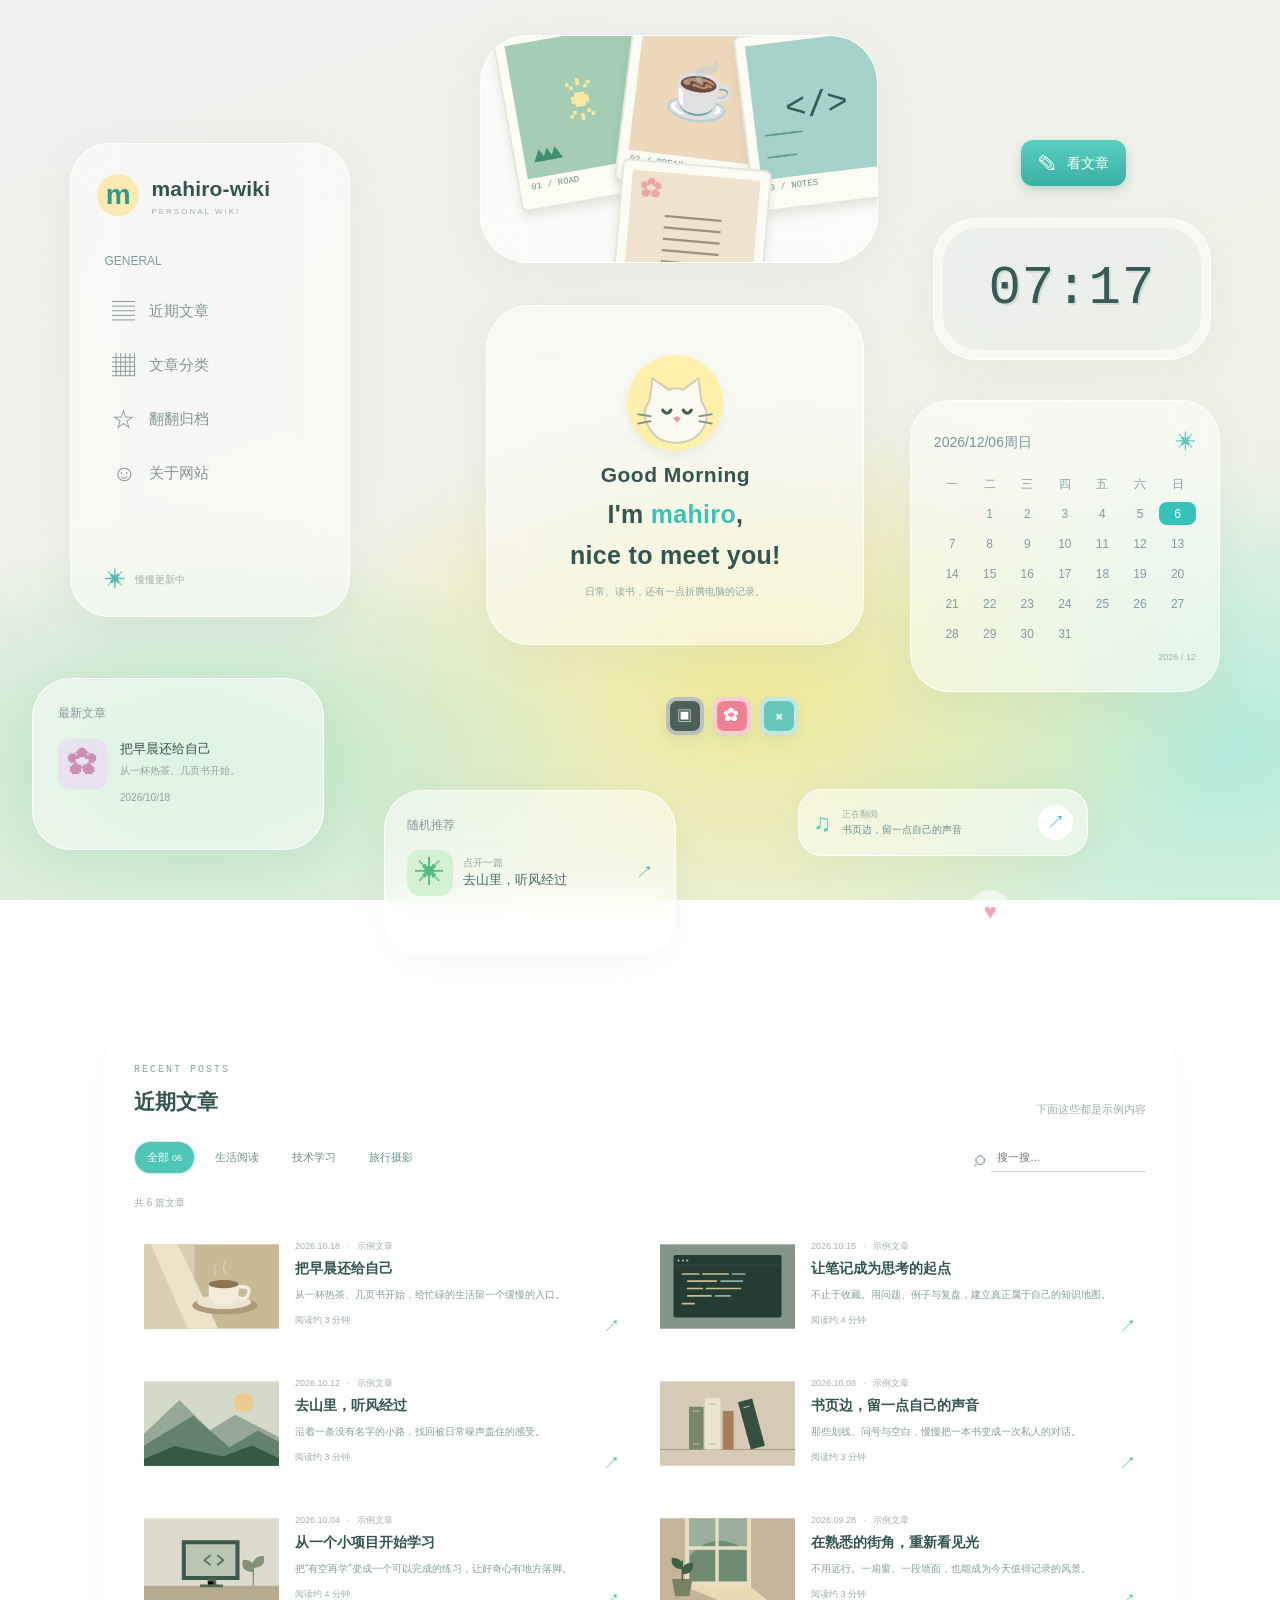
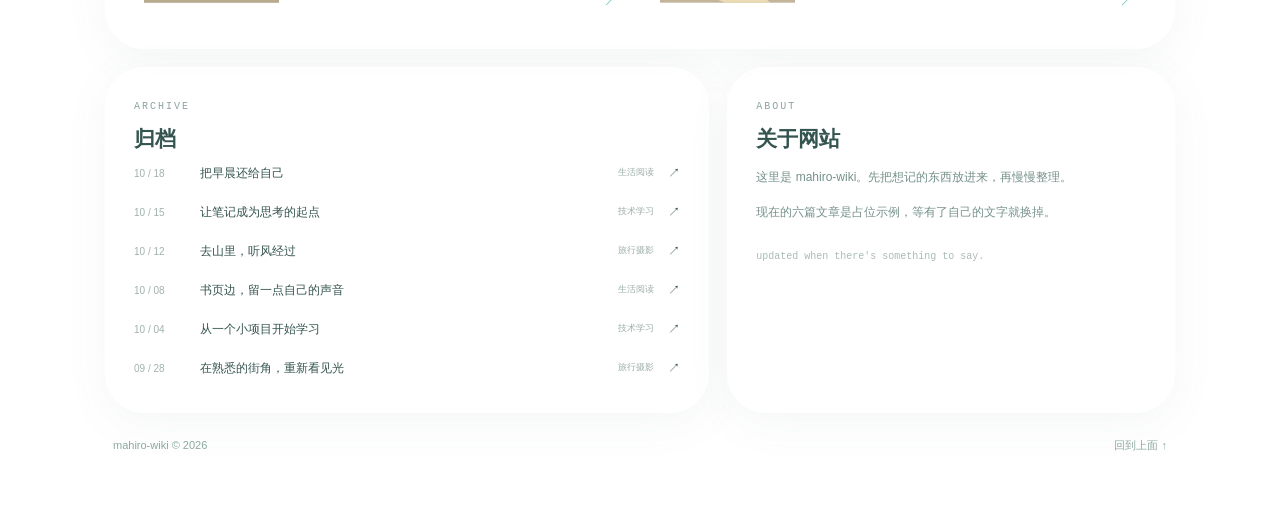
==== index.html @ 42c08478 "first commit" ====
<!doctype html>
<html lang="zh-CN">
<head>
  <meta charset="UTF-8">
  <meta name="viewport" content="width=device-width,initial-scale=1">
  <meta name="theme-color" content="#eef4e9">
  <meta name="description" content="mahiro-wiki：生活、阅读、技术和旅行的个人博客。">
  <title>mahiro-wiki</title>
  <link rel="icon" href="data:image/svg+xml,%3Csvg xmlns='http://www.w3.org/2000/svg' viewBox='0 0 64 64'%3E%3Crect width='64' height='64' rx='18' fill='%2345bcb1'/%3E%3Ctext x='13' y='46' font-size='43' font-family='Arial' font-weight='bold' fill='white'%3Em%3C/text%3E%3C/svg%3E">
  <link rel="stylesheet" href="style.css">
  <script src="app.js" defer></script>
</head>
<body>
<a class="skip" href="#journal">跳到文章</a>
<main id="home">
  <section class="orbit-stage" aria-label="mahiro-wiki 首页">
    <nav class="nav-card frosted" aria-label="主导航">
      <a class="site-name" href="#home"><span class="site-avatar">m</span><span>mahiro-wiki<small>PERSONAL WIKI</small></span></a>
      <span class="nav-caption">GENERAL</span>
      <a href="#journal"><span class="nav-glyph">▤</span>近期文章</a>
      <a href="#categories"><span class="nav-glyph">▦</span>文章分类</a>
      <a href="#archive"><span class="nav-glyph">☆</span>翻翻归档</a>
      <a href="#about"><span class="nav-glyph">☺</span>关于网站</a>
      <div class="nav-sign">✳ <span>慢慢更新中</span></div>
    </nav>
    <div class="collage-card frosted" role="img" aria-label="四张关于山、咖啡、代码和阅读的手绘明信片">
      <div class="polaroid card-mountain"><span class="drawing">☀<i>▲▲▲</i></span><small>01 / ROAD</small></div>
      <div class="polaroid card-coffee"><span class="drawing">☕</span><small>02 / BREAK</small></div>
      <div class="polaroid card-code"><span class="drawing">&lt;/&gt;<i>────<br>───</i></span><small>03 / NOTES</small></div>
      <div class="polaroid card-book"><span class="drawing">▤<i>✿</i></span><small>04 / READ</small></div>
    </div>
    <section class="greeting-card frosted">
      <div class="greeting-avatar" aria-hidden="true">
        <svg viewBox="0 0 100 100"><circle cx="50" cy="50" r="47" fill="#fff0ac"/><path d="M25 48 28 26 44 37q7-3 14 0l15-11 3 23q9 11 2 25-8 15-27 15T24 73q-8-13 1-25" fill="#fbfaf1" stroke="#d5ccb8" stroke-width="2"/><path d="M38 57q4 6 8 0m12 0q4 6 8 0" fill="none" stroke="#455d54" stroke-width="3" stroke-linecap="round"/><path d="m48 65 4-2 4 2-4 4z" fill="#e69b99"/><path d="m26 63-12-2m12 7-12 2m60-7 12-2m-12 7 12 2" stroke="#909486" stroke-width="2" stroke-linecap="round"/></svg>
      </div>
      <p id="greeting-time">Good Evening</p>
      <h1>I'm <span>mahiro</span>,<br>nice to meet you!</h1>
      <p class="greeting-small">日常、读书，还有一点折腾电脑的记录。</p>
    </section>
    <a class="jump-button" href="#journal"><span aria-hidden="true">✎</span> 看文章</a>
    <section class="clock-card frosted" aria-label="当前时间"><span id="clock">00:00</span></section>
    <section class="calendar-card frosted"><div class="calendar-heading"><h2 id="clock-date">今天</h2><span>✳</span></div><div class="calendar-grid" id="calendar-grid" aria-label="本月日历"></div><div id="month-label"></div></section>
    <a class="latest-card frosted" href="#post/slow-morning"><span class="card-label">最新文章</span><span class="latest-content"><span class="latest-icon">✿</span><span><b>把早晨还给自己</b><small>从一杯热茶、几页书开始。</small><time>2026/10/18</time></span></span></a>
    <div class="social-dots" aria-hidden="true"><span>▣</span><span>✿</span><span>⌘</span></div>
    <section class="random-card frosted"><span class="card-label">随机推荐</span><a id="random-link" href="#post/slow-morning"><span class="random-icon">✳</span><span><small>点开一篇</small><b id="random-title">把早晨还给自己</b></span><span>↗</span></a></section>
    <a class="reading-card frosted" href="#post/book-margins"><span class="reading-symbol">♫</span><span><small>正在翻阅</small>书页边，留一点自己的声音</span><span class="round-arrow">↗</span></a>
    <span class="tiny-heart" aria-hidden="true">♥</span>
  </section>
  <div class="below-stage">
    <section class="journal frosted" id="journal">
      <div class="section-heading"><div><span class="section-tag">RECENT POSTS</span><h2>近期文章</h2></div><span>下面这些都是示例内容</span></div>
      <div class="toolbar" id="categories"><div class="filters" role="group" aria-label="文章分类"><button class="active" data-category="全部" aria-pressed="true">全部 <span>06</span></button><button data-category="生活阅读" aria-pressed="false">生活阅读</button><button data-category="技术学习" aria-pressed="false">技术学习</button><button data-category="旅行摄影" aria-pressed="false">旅行摄影</button></div><label class="search"><span aria-hidden="true">⌕</span><input id="search" type="search" placeholder="搜一搜…" aria-label="搜索文章"></label></div>
      <p class="result-status" id="result-status" aria-live="polite"></p><div class="articles" id="articles"></div><div class="empty" id="empty" hidden><h3>没有找到</h3><p>换个关键词试试。</p><button id="reset">查看全部文章</button></div>
    </section>
    <div class="lower-row"><section class="archive frosted" id="archive"><div class="section-heading"><div><span class="section-tag">ARCHIVE</span><h2>归档</h2></div></div><div id="archive-list"></div></section><section class="about frosted" id="about"><span class="section-tag">ABOUT</span><h2>关于网站</h2><p>这里是 mahiro-wiki。先把想记的东西放进来，再慢慢整理。</p><p>现在的六篇文章是占位示例，等有了自己的文字就换掉。</p><span>updated when there's something to say.</span></section></div>
    <footer><span>mahiro-wiki © 2026</span><a href="#home">回到上面 ↑</a></footer>
  </div>
</main>
<dialog id="reader" aria-labelledby="reader-title"><div class="reader-toolbar"><span>mahiro-wiki / article</span><button id="close-reader" aria-label="关闭文章">关闭 ✕</button></div><article class="reader-body"><div id="reader-meta"></div><h1 id="reader-title"></h1><p id="reader-intro" class="reader-intro"></p><div id="reader-content"></div><div class="reader-end">— 示例文章 —</div><button id="next-article">读下一篇 ↗</button></article></dialog>
</body>
</html>
---- style.css ----
:root {
  --ink: #34544f;
  --muted: #879a98;
  --mint: #3fc1b5;
  --glass: rgba(255,255,255,.50);
  --edge: rgba(255,255,255,.88);
}
* { box-sizing: border-box; }
html { scroll-behavior: smooth; scroll-padding-top: 26px; }
body {
  margin: 0;
  min-height: 100vh;
  color: var(--ink);
  font: 15px/1.5 "Trebuchet MS", "Microsoft YaHei", Arial, sans-serif;
  background:
    radial-gradient(ellipse 35% 26% at 15% 85%, #b9e7c5 0, transparent 98%),
    radial-gradient(ellipse 39% 32% at 59% 77%, #eee99a 0, transparent 98%),
    radial-gradient(ellipse 37% 32% at 95% 83%, #b2ebdc 0, transparent 98%),
    linear-gradient(160deg, #efefee 4%, #f0f1e8 56%, #e6f2dc 100%);
  background-attachment: fixed;
}
a { color: inherit; text-decoration: none; }
button, input { font: inherit; }
button { cursor: pointer; }
a:focus-visible, button:focus-visible, input:focus-visible { outline: 2px solid #309d91; outline-offset: 3px; }
.skip { position: absolute; top: -100px; left: 20px; z-index: 30; padding: 10px 15px; background: white; }
.skip:focus { top: 12px; }
.frosted {
  border: 1.5px solid var(--edge);
  border-radius: 39px;
  background: var(--glass);
  box-shadow: 0 10px 44px #536d6610;
  backdrop-filter: blur(20px);
  -webkit-backdrop-filter: blur(20px);
}
.orbit-stage { position: relative; max-width: 1320px; height: 1030px; margin: auto; }
.orbit-stage > * { position: absolute; }
.nav-card {
  left: 5.5%; top: 143px; width: 280px; min-height: 474px;
  padding: 29px 26px 21px; display: flex; flex-direction: column;
}
.site-name { display: flex; align-items: center; gap: 12px; margin-bottom: 30px; font-size: 21px; font-weight: 700; white-space: nowrap; letter-spacing: .2px; }
.site-avatar { display: grid; place-items: center; width: 42px; height: 42px; flex: none; border-radius: 50%; background: #f8eab0; color: #309989; font-size: 28px; font-weight: bold; }
.site-name small { display: block; margin-top: 1px; color: #9caeaa; font-size: 8px; font-weight: normal; letter-spacing: 2px; }
.nav-caption, .card-label { color: #849b9e; font-size: 12px; }
.nav-caption { margin: 4px 0 15px 7px; }
.nav-card > a:not(.site-name) { display: flex; gap: 15px; align-items: center; min-height: 54px; padding: 0 15px; border-radius: 29px; color: #839396; transition: background .2s, color .2s; }
.nav-card > a:not(.site-name):hover, .nav-card > a:not(.site-name):focus-visible { color: #2e8f85; background: #fff9; }
.nav-glyph { width: 22px; font-size: 23px; font-weight: normal; text-align: center; line-height: 1; }
.nav-sign { display: flex; align-items: center; gap: 9px; margin: auto 8px 0; padding-top: 20px; color: #51bcae; font-size: 21px; }
.nav-sign span { color: #a0afa9; font-size: 10px; }
.collage-card {
  left: 37.5%; top: 35px; width: 398px; height: 228px;
  overflow: hidden; background: #ffffffad; border-radius: 48px;
}
.polaroid { position: absolute; width: 150px; height: 178px; padding: 9px; border: 2px solid #e3e8de; border-radius: 7px; background: #fcfcf5; box-shadow: 0 5px 10px #7a8a7530; }
.polaroid .drawing { display: grid; place-items: center; height: 135px; overflow: hidden; position: relative; font-size: 57px; }
.polaroid .drawing i { position: absolute; left: 9px; bottom: 9px; font: 22px/1 monospace; letter-spacing: -5px; font-style: normal; }
.polaroid small { display: block; margin: 4px 2px; font: 9px monospace; color: #739481; }
.card-mountain { left: 25px; top: -13px; transform: rotate(-10deg); }
.card-mountain .drawing { background: #a4cdb3; color: #fae8a0; }
.card-mountain i { color: #3f9071; }
.card-coffee { left: 143px; top: -24px; transform: rotate(7deg); }
.card-coffee .drawing { background: #edd8bc; color: #966d51; }
.card-code { left: 262px; top: -9px; transform: rotate(-7deg); }
.card-code .drawing { background: #a6d2c9; color: #2f5c56; font: 35px monospace; }
.card-code i { font-size: 24px; letter-spacing: 0; color: #5a9c8a; }
.card-book { left: 134px; top: 128px; transform: rotate(5deg); }
.card-book .drawing { background: #efe2cf; color: #9c9277; }
.card-book i { color: #eba7a2; left: auto; right: 12px; top: 10px; bottom: auto; font-size: 28px; }
.greeting-card {
  left: 38%; top: 305px; width: 378px; height: 340px;
  display: flex; flex-direction: column; align-items: center; justify-content: center;
  text-align: center; padding: 25px; border-radius: 44px;
}
.greeting-avatar { width: 102px; margin-bottom: 5px; }
.greeting-avatar svg { display: block; width: 100%; filter: drop-shadow(0 6px 6px #99a97924); }
.greeting-card p { margin: 0; }
#greeting-time { font-size: 21px; font-weight: 700; letter-spacing: .5px; }
.greeting-card h1 { font-size: 25px; font-weight: 700; line-height: 1.65; letter-spacing: .3px; margin: 4px 0 7px; }
.greeting-card h1 span { color: var(--mint); }
.greeting-small { color: #93a8a2; font-size: 10px; }
.jump-button { top: 140px; right: 12%; display: flex; align-items: center; gap: 9px; height: 46px; padding: 0 17px; border-radius: 12px; color: white; background: linear-gradient(#5ad0c0,#3aafa4); box-shadow: 0 4px 10px #459e9350; font-size: 14px; }
.jump-button span { font-size: 20px; }
.clock-card { top: 218px; right: 5.4%; width: 278px; height: 142px; display: grid; place-items: center; border-radius: 43px; padding: 9px; }
.clock-card:before { content: ""; position: absolute; inset: 9px; border-radius: 35px; background: #aebcba28; }
#clock { position: relative; font: 54px/1 monospace; letter-spacing: 1px; color: #365a55; text-shadow: 2px 2px #365a5520; }
.calendar-card { top: 400px; right: 4.7%; width: 310px; min-height: 292px; padding: 26px 23px 18px; }
.calendar-heading { display: flex; align-items: center; justify-content: space-between; }
.calendar-heading h2 { margin: 0; font-size: 14px; color: #7c9598; font-weight: 500; }
.calendar-heading > span { color: #5bcbb9; font-size: 20px; }
.calendar-grid { display: grid; grid-template-columns: repeat(7, 1fr); gap: 7px 1px; margin: 15px 0 0; }
.calendar-grid span { display: grid; place-items: center; height: 23px; color: #859aa1; font-size: 12px; border-radius: 8px; }
.calendar-grid .weekday { color: #85a0a6; font-size: 12px; }
.calendar-grid .today { color: white; background: #36c2bb; }
.calendar-grid .empty-day { visibility: hidden; }
#month-label { margin-top: 6px; text-align: right; color: #a2b1aa; font-size: 9px; }
.latest-card { left: 2.5%; top: 678px; width: 292px; min-height: 172px; padding: 22px 25px; }
.latest-content { display: flex; gap: 12px; align-items: flex-start; margin-top: 15px; }
.latest-icon, .random-icon { display: grid; place-items: center; flex: none; width: 50px; height: 50px; border-radius: 13px; background: #e8e1f0; color: #cd8db5; font-size: 30px; }
.latest-content b, .latest-content small, .latest-content time { display: block; }
.latest-content b { font-size: 13px; font-weight: 500; }
.latest-content small, .latest-content time { font-size: 10px; color: #91a3a4; margin-top: 5px; }
.latest-content time { margin-top: 12px; }
.social-dots { left: 52%; top: 697px; display: flex; gap: 9px; }
.social-dots span { display: grid; place-items: center; width: 38px; height: 38px; color: #fff; border: 4px solid #fff9; border-radius: 11px; background: #4e5f5a; box-shadow: 0 5px 12px #73857720; }
.social-dots span:nth-child(2) { background: #ee8294; }
.social-dots span:nth-child(3) { background: #65c6b9; }
.random-card { left: 30%; top: 790px; width: 292px; min-height: 166px; padding: 22px; }
.random-card a { display: flex; align-items: center; gap: 10px; margin-top: 14px; }
.random-icon { width: 46px; height: 46px; background: #d5f1d4; color: #58b982; }
.random-card a small, .random-card a b { display: block; }
.random-card a small { color: #95a9a8; font-size: 10px; }
.random-card a b { max-width: 165px; color: #496b68; font-size: 13px; font-weight: 500; white-space: nowrap; overflow: hidden; text-overflow: ellipsis; }
.random-card a > span:last-child { margin-left: auto; font-size: 17px; color: #49ad9d; }
.reading-card { top: 789px; right: 15%; width: 290px; min-height: 67px; display: flex; align-items: center; gap: 11px; padding: 10px 14px; border-radius: 24px; color: #698d8c; font-size: 10px; }
.reading-card small { display: block; color: #9db0a9; font-size: 9px; }
.reading-symbol { color: #50c9c0; font-size: 24px; }
.round-arrow { display: grid; place-items: center; width: 35px; height: 35px; border-radius: 50%; margin-left: auto; background: #fff; color: #43b7ad; font-size: 18px; }
.tiny-heart { right: 21%; top: 890px; width: 42px; height: 42px; display: grid; place-items: center; border-radius: 50%; color: #f3a7b7; background: #ffffff8a; font-size: 22px; }
.below-stage { max-width: 1110px; margin: 0 auto; padding: 0 20px 55px; }
.journal, .archive, .about { padding: 25px 28px; scroll-margin-top: 26px; }
.section-heading { display: flex; align-items: end; justify-content: space-between; gap: 16px; }
.section-tag { font: 10px monospace; letter-spacing: 2px; color: #8aa4a1; }
.section-heading h2, .about h2 { margin: 7px 0 0; font-size: 21px; font-weight: 600; }
.section-heading > span { font-size: 11px; color: #a2aeab; }
.toolbar { display: flex; align-items: center; justify-content: space-between; flex-wrap: wrap; gap: 12px; margin: 24px 0 7px; padding-bottom: 13px; border-bottom: 1px solid #ffffffbc; }
.filters { display: flex; flex-wrap: wrap; gap: 7px; }
.filters button, .empty button { border: 1px solid #ffffffba; border-radius: 18px; padding: 7px 12px; background: #ffffff6b; color: #718e8b; font-size: 11px; }
.filters button.active { background: #4fc6b7; color: white; }
.filters button span { font-size: 9px; }
.search { display: flex; align-items: center; gap: 6px; color: #83a19d; }
.search span { font-size: 22px; }
.search input { width: 155px; border: 0; border-bottom: 1px solid #c9d9d2; outline: none; padding: 6px; background: transparent; color: var(--ink); font-size: 11px; }
.result-status { margin: 0 0 14px; color: #a2b0aa; font-size: 10px; }
.articles { display: grid; grid-template-columns: repeat(2, minmax(0,1fr)); gap: 12px 20px; }
.article { min-width: 0; padding: 9px; border: 1px solid #ffffffb0; border-radius: 18px; background: #ffffff69; }
.article a { display: grid; grid-template-columns: 135px minmax(0,1fr); grid-template-rows: repeat(4,auto); column-gap: 16px; min-height: 105px; }
.cover { grid-row: 1 / 5; position: relative; height: 105px; overflow: hidden; border-radius: 11px; }
.cover svg { width: 100%; height: 100%; }
.cover-label { display: none; }
.article-meta { display: flex; gap: 7px; color: #a3b1ab; font-size: 9px; align-self: end; }
.article h3 { margin: 4px 0 0; font-size: 14px; font-weight: 600; }
.article p { margin: 2px 0 0; color: #869e99; font-size: 10px; }
.article-bottom { display: flex; justify-content: space-between; align-self: end; color: #9aadaa; font-size: 9px; }
.article-bottom span:last-child { color: #4dbbae; font-size: 17px; }
.empty { padding: 30px 0; text-align: center; color: #78908b; }
.empty h3 { font-weight: 500; }
.lower-row { display: grid; grid-template-columns: 1.35fr 1fr; gap: 18px; margin-top: 18px; }
.archive-row { display: flex; align-items: center; gap: 14px; padding: 10px 0; border-bottom: 1px solid #ffffffa8; font-size: 12px; }
.archive-row:last-child { border: 0; }
.archive-date { min-width: 52px; color: #a0b2af; font-size: 10px; }
.archive-title { flex: 1; }
.archive-category { color: #9baea7; font-size: 9px; }
.about p { color: #75918b; font-size: 12px; line-height: 1.9; }
.about > span:last-child { display: block; margin-top: 27px; color: #aabcb2; font: 10px monospace; }
footer { display: flex; justify-content: space-between; padding: 24px 8px 0; color: #8eaaa2; font-size: 11px; }
dialog { padding: 0; width: calc(100% - 32px); max-width: 690px; max-height: 90vh; color: var(--ink); background: #f7f9f4; border: 1px solid #fff; border-radius: 24px; box-shadow: 0 20px 90px #34584f50; }
dialog::backdrop { background: #3a61547f; backdrop-filter: blur(5px); }
.reader-toolbar { display: flex; justify-content: space-between; align-items: center; position: sticky; top: 0; z-index: 1; padding: 17px 25px; background: #f7f9f4ee; border-bottom: 1px solid #e5eee6; font-size: 11px; }
.reader-toolbar button, #next-article { border: 1px solid #dceae2; border-radius: 18px; background: #fff; padding: 8px 13px; color: #518e83; }
.reader-body { padding: 35px 55px 45px; }
#reader-meta { color: #7aa39a; font-size: 11px; }
.reader-body h1 { margin: 14px 0; font-size: 28px; }
.reader-intro { padding-bottom: 22px; border-bottom: 1px solid #dfebe2; color: #819c93; }
.reader-body h2 { margin-top: 30px; font-size: 19px; }
.reader-body #reader-content p { color: #607d73; line-height: 2; }
.reader-end { margin: 32px 0; color: #a6b7ad; font-size: 10px; text-align: center; }
.modal-open { overflow: hidden; }
[hidden] { display: none !important; }
@media (max-width: 1160px) {
  .nav-card { left: 3%; width: 244px; }
  .collage-card { left: 34%; width: 356px; }
  .greeting-card { left: 35%; width: 340px; }
  .clock-card { right: 2%; width: 250px; }
  .calendar-card { right: 2%; width: 270px; }
  .latest-card { left: 2%; }
  .random-card { left: 29%; }
  .reading-card { right: 4%; }
}
@media (max-width: 950px) {
  .orbit-stage { height: auto; max-width: 780px; padding: 20px; display: grid; grid-template-columns: repeat(2,minmax(0,1fr)); gap: 15px; }
  .orbit-stage > * { position: static; width: auto; height: auto; min-height: 0; }
  .nav-card { grid-row: span 2; padding: 25px; }
  .collage-card { min-height: 210px; }
  .greeting-card { min-height: 300px; }
  .jump-button { justify-self: start; }
  .clock-card { min-height: 120px; }
  .calendar-card { grid-row: span 2; }
  .latest-card, .random-card { min-height: 160px; }
  .social-dots { align-items: center; }
  .reading-card { min-height: 65px; }
  .tiny-heart { justify-self: center; }
}
@media (max-width: 620px) {
  .orbit-stage { display: flex; flex-direction: column; padding: 12px; gap: 13px; }
  .orbit-stage > * { width: 100%; }
  .nav-card { min-height: 0; padding: 18px; border-radius: 25px; }
  .site-name { margin-bottom: 9px; }
  .nav-caption, .nav-sign { display: none; }
  .nav-card > a:not(.site-name) { min-height: 42px; }
  .collage-card { order: 2; min-height: 210px; }
  .greeting-card { order: 3; min-height: 315px; }
  .jump-button { order: 1; width: auto; align-self: flex-end; }
  .clock-card { order: 4; min-height: 105px; }
  .calendar-card { order: 5; }
  .latest-card { order: 6; }
  .random-card { order: 7; }
  .reading-card { order: 8; }
  .social-dots, .tiny-heart { display: none; }
  .below-stage { padding: 12px 12px 35px; }
  .journal, .archive, .about { padding: 18px; border-radius: 25px; }
  .articles, .lower-row { grid-template-columns: 1fr; }
  .section-heading > span { font-size: 9px; }
  .reader-body { padding: 26px; }
}
@media (prefers-reduced-motion: reduce) { html { scroll-behavior: auto; } }
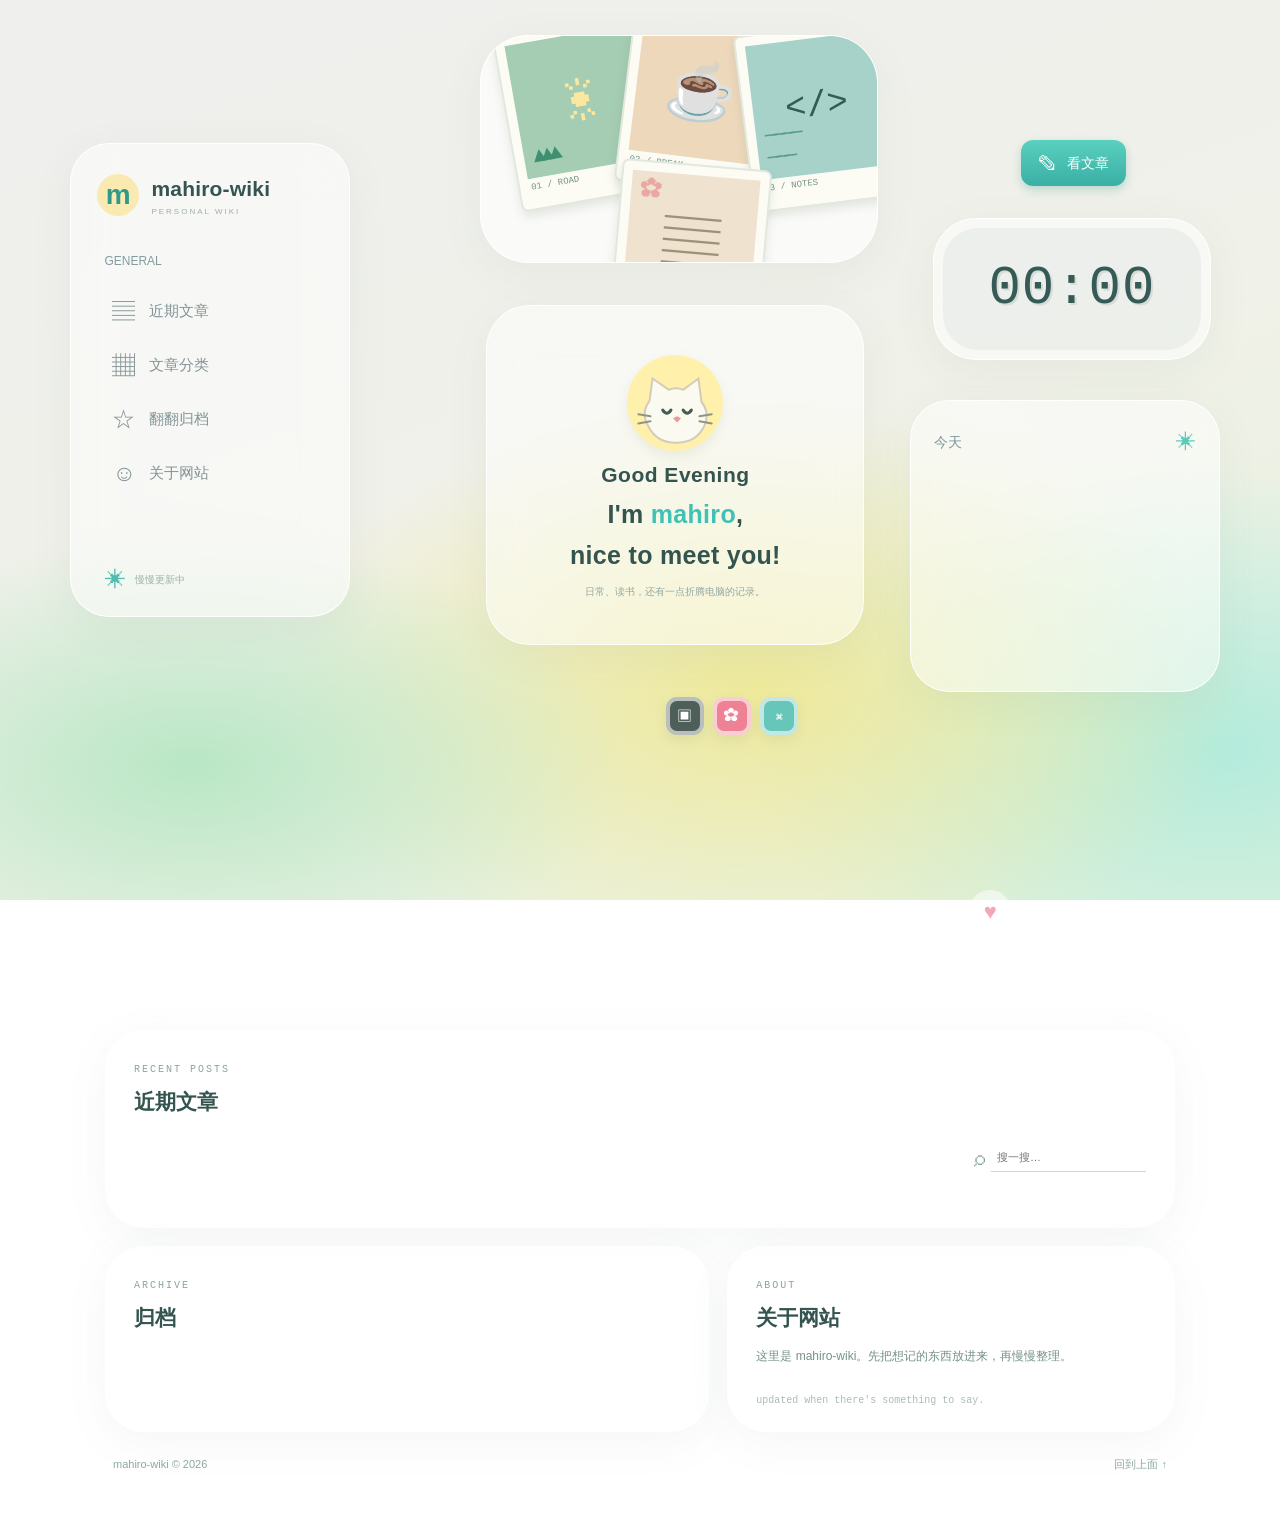
==== commit e7956f99: "Add Markdown publishing and local article editor" ====
--- a/index.html
+++ b/index.html
@@ -8,7 +8,7 @@
   <title>mahiro-wiki</title>
   <link rel="icon" href="data:image/svg+xml,%3Csvg xmlns='http://www.w3.org/2000/svg' viewBox='0 0 64 64'%3E%3Crect width='64' height='64' rx='18' fill='%2345bcb1'/%3E%3Ctext x='13' y='46' font-size='43' font-family='Arial' font-weight='bold' fill='white'%3Em%3C/text%3E%3C/svg%3E">
   <link rel="stylesheet" href="style.css">
-  <script src="app.js" defer></script>
+  <script type="module" src="js/main.js"></script>
 </head>
 <body>
 <a class="skip" href="#journal">跳到文章</a>
@@ -40,22 +40,43 @@
     <a class="jump-button" href="#journal"><span aria-hidden="true">✎</span> 看文章</a>
     <section class="clock-card frosted" aria-label="当前时间"><span id="clock">00:00</span></section>
     <section class="calendar-card frosted"><div class="calendar-heading"><h2 id="clock-date">今天</h2><span>✳</span></div><div class="calendar-grid" id="calendar-grid" aria-label="本月日历"></div><div id="month-label"></div></section>
-    <a class="latest-card frosted" href="#post/slow-morning"><span class="card-label">最新文章</span><span class="latest-content"><span class="latest-icon">✿</span><span><b>把早晨还给自己</b><small>从一杯热茶、几页书开始。</small><time>2026/10/18</time></span></span></a>
+    <a class="latest-card frosted" id="latest-post" hidden><span class="card-label">最新文章</span><span class="latest-content"><span class="latest-icon">✿</span><span><b></b><small></small><time></time></span></span></a>
     <div class="social-dots" aria-hidden="true"><span>▣</span><span>✿</span><span>⌘</span></div>
-    <section class="random-card frosted"><span class="card-label">随机推荐</span><a id="random-link" href="#post/slow-morning"><span class="random-icon">✳</span><span><small>点开一篇</small><b id="random-title">把早晨还给自己</b></span><span>↗</span></a></section>
-    <a class="reading-card frosted" href="#post/book-margins"><span class="reading-symbol">♫</span><span><small>正在翻阅</small>书页边，留一点自己的声音</span><span class="round-arrow">↗</span></a>
+    <section class="random-card frosted" id="random-post" hidden><span class="card-label">随机推荐</span><a id="random-link"><span class="random-icon">✳</span><span><small>点开一篇</small><b id="random-title"></b></span><span>↗</span></a></section>
+    <a class="reading-card frosted" id="featured-post" hidden><span class="reading-symbol">♫</span><span><small>正在翻阅</small><span id="featured-title"></span></span><span class="round-arrow">↗</span></a>
     <span class="tiny-heart" aria-hidden="true">♥</span>
   </section>
   <div class="below-stage">
     <section class="journal frosted" id="journal">
-      <div class="section-heading"><div><span class="section-tag">RECENT POSTS</span><h2>近期文章</h2></div><span>下面这些都是示例内容</span></div>
-      <div class="toolbar" id="categories"><div class="filters" role="group" aria-label="文章分类"><button class="active" data-category="全部" aria-pressed="true">全部 <span>06</span></button><button data-category="生活阅读" aria-pressed="false">生活阅读</button><button data-category="技术学习" aria-pressed="false">技术学习</button><button data-category="旅行摄影" aria-pressed="false">旅行摄影</button></div><label class="search"><span aria-hidden="true">⌕</span><input id="search" type="search" placeholder="搜一搜…" aria-label="搜索文章"></label></div>
+      <div class="section-heading"><div><span class="section-tag">RECENT POSTS</span><h2>近期文章</h2></div></div>
+      <div class="toolbar" id="categories"><div class="filters" role="group" aria-label="文章分类"></div><label class="search"><span aria-hidden="true">⌕</span><input id="search" type="search" placeholder="搜一搜…" aria-label="搜索文章"></label></div>
       <p class="result-status" id="result-status" aria-live="polite"></p><div class="articles" id="articles"></div><div class="empty" id="empty" hidden><h3>没有找到</h3><p>换个关键词试试。</p><button id="reset">查看全部文章</button></div>
     </section>
-    <div class="lower-row"><section class="archive frosted" id="archive"><div class="section-heading"><div><span class="section-tag">ARCHIVE</span><h2>归档</h2></div></div><div id="archive-list"></div></section><section class="about frosted" id="about"><span class="section-tag">ABOUT</span><h2>关于网站</h2><p>这里是 mahiro-wiki。先把想记的东西放进来，再慢慢整理。</p><p>现在的六篇文章是占位示例，等有了自己的文字就换掉。</p><span>updated when there's something to say.</span></section></div>
+    <div class="lower-row"><section class="archive frosted" id="archive"><div class="section-heading"><div><span class="section-tag">ARCHIVE</span><h2>归档</h2></div></div><div id="archive-list"></div></section><section class="about frosted" id="about"><span class="section-tag">ABOUT</span><h2>关于网站</h2><p>这里是 mahiro-wiki。先把想记的东西放进来，再慢慢整理。</p><span>updated when there's something to say.</span></section></div>
     <footer><span>mahiro-wiki © 2026</span><a href="#home">回到上面 ↑</a></footer>
   </div>
 </main>
-<dialog id="reader" aria-labelledby="reader-title"><div class="reader-toolbar"><span>mahiro-wiki / article</span><button id="close-reader" aria-label="关闭文章">关闭 ✕</button></div><article class="reader-body"><div id="reader-meta"></div><h1 id="reader-title"></h1><p id="reader-intro" class="reader-intro"></p><div id="reader-content"></div><div class="reader-end">— 示例文章 —</div><button id="next-article">读下一篇 ↗</button></article></dialog>
+<dialog id="reader" aria-labelledby="reader-title"><div class="reader-toolbar"><span>mahiro-wiki / article</span><button id="close-reader" aria-label="关闭文章">关闭 ✕</button></div><article class="reader-body"><div id="reader-meta"></div><h1 id="reader-title"></h1><p id="reader-intro" class="reader-intro"></p><div id="reader-content"></div><div class="reader-end">—</div><button id="next-article">读下一篇 ↗</button></article></dialog>
+
+<template id="article-template">
+  <article class="article">
+    <a>
+      <div class="cover"><img alt="" loading="lazy"><span class="cover-label"></span></div>
+      <div class="article-meta"><time></time><span class="example-label"> · 示例文章</span></div>
+      <h3></h3>
+      <p></p>
+      <div class="article-bottom"><span class="reading-time"></span><span aria-label="阅读全文">↗</span></div>
+    </a>
+  </article>
+</template>
+
+<template id="archive-template">
+  <a class="archive-row">
+    <time class="archive-date"></time>
+    <span class="archive-title"></span>
+    <span class="archive-category"></span>
+    <span aria-hidden="true">↗</span>
+  </a>
+</template>
 </body>
 </html>
--- a/style.css
+++ b/style.css
@@ -137,7 +137,7 @@
 .article { min-width: 0; padding: 9px; border: 1px solid #ffffffb0; border-radius: 18px; background: #ffffff69; }
 .article a { display: grid; grid-template-columns: 135px minmax(0,1fr); grid-template-rows: repeat(4,auto); column-gap: 16px; min-height: 105px; }
 .cover { grid-row: 1 / 5; position: relative; height: 105px; overflow: hidden; border-radius: 11px; }
-.cover svg { width: 100%; height: 100%; }
+.cover img { display: block; width: 100%; height: 100%; object-fit: contain; }
 .cover-label { display: none; }
 .article-meta { display: flex; gap: 7px; color: #a3b1ab; font-size: 9px; align-self: end; }
 .article h3 { margin: 4px 0 0; font-size: 14px; font-weight: 600; }
@@ -165,6 +165,9 @@
 .reader-intro { padding-bottom: 22px; border-bottom: 1px solid #dfebe2; color: #819c93; }
 .reader-body h2 { margin-top: 30px; font-size: 19px; }
 .reader-body #reader-content p { color: #607d73; line-height: 2; }
+#reader-content img { max-width: 100%; height: auto; }
+#reader-content pre { overflow: auto; padding: 14px; border-radius: 8px; background: #e8f0e9; }
+#reader-content a { text-decoration: underline; }
 .reader-end { margin: 32px 0; color: #a6b7ad; font-size: 10px; text-align: center; }
 .modal-open { overflow: hidden; }
 [hidden] { display: none !important; }
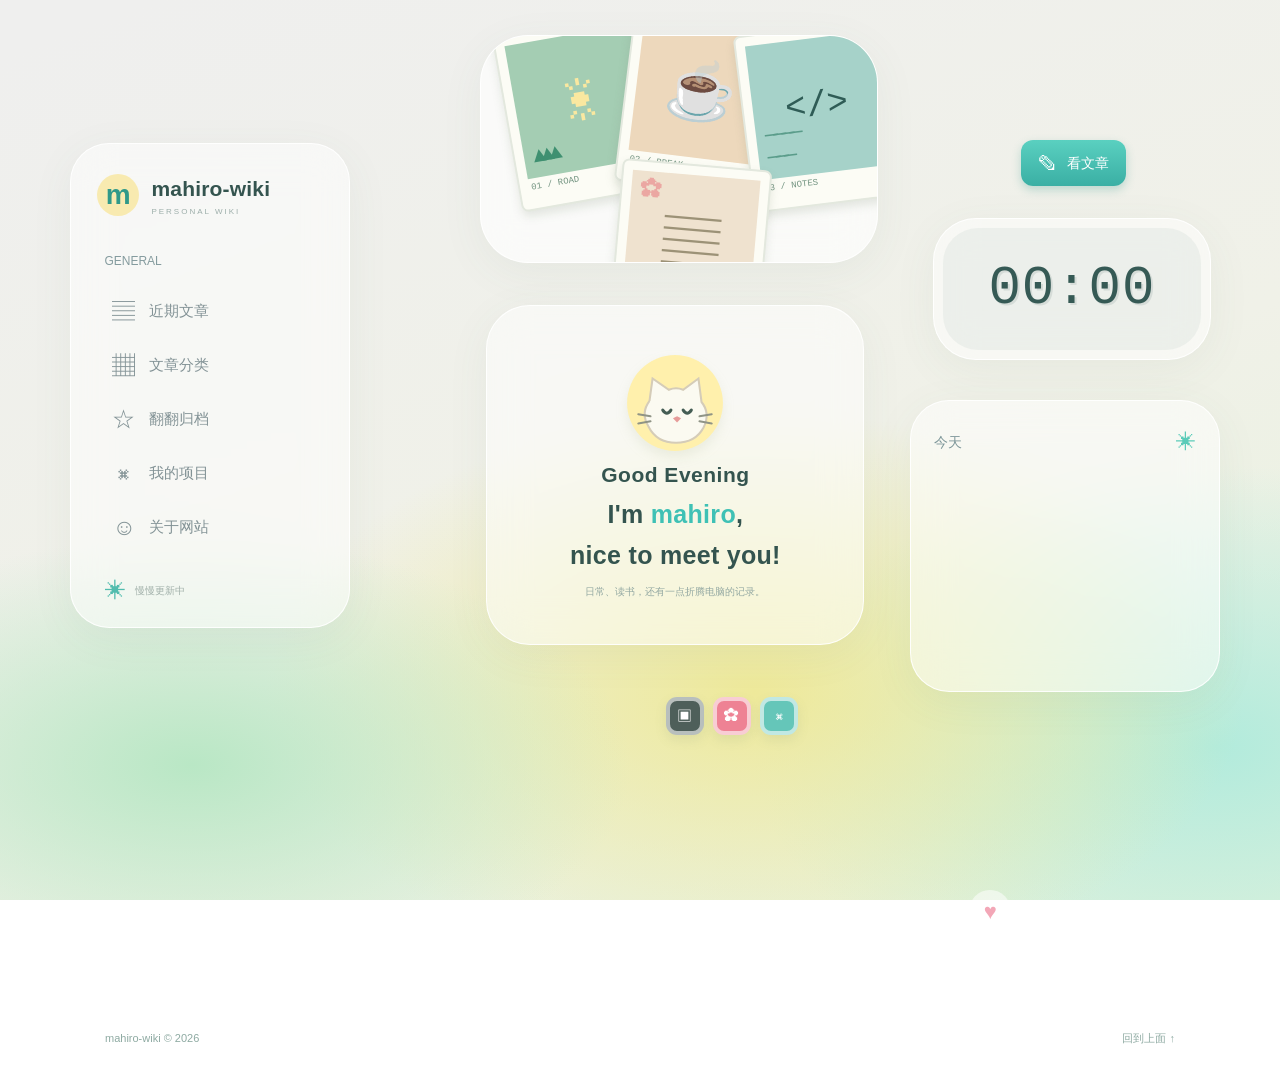
==== commit 93d9f88b: "Split wiki modules into standalone pages" ====
--- a/index.html
+++ b/index.html
@@ -6,21 +6,22 @@
   <meta name="theme-color" content="#eef4e9">
   <meta name="description" content="mahiro-wiki：生活、阅读、技术和旅行的个人博客。">
   <title>mahiro-wiki</title>
-  <link rel="icon" href="data:image/svg+xml,%3Csvg xmlns='http://www.w3.org/2000/svg' viewBox='0 0 64 64'%3E%3Crect width='64' height='64' rx='18' fill='%2345bcb1'/%3E%3Ctext x='13' y='46' font-size='43' font-family='Arial' font-weight='bold' fill='white'%3Em%3C/text%3E%3C/svg%3E">
+  <link rel="icon" href="assets/favicon.svg" type="image/svg+xml">
   <link rel="stylesheet" href="style.css">
   <script type="module" src="js/main.js"></script>
 </head>
 <body>
-<a class="skip" href="#journal">跳到文章</a>
+<a class="skip" href="articles.html">查看近期文章</a>
 <main id="home">
   <section class="orbit-stage" aria-label="mahiro-wiki 首页">
     <nav class="nav-card frosted" aria-label="主导航">
-      <a class="site-name" href="#home"><span class="site-avatar">m</span><span>mahiro-wiki<small>PERSONAL WIKI</small></span></a>
+      <a class="site-name" href="./" aria-current="page"><span class="site-avatar">m</span><span>mahiro-wiki<small>PERSONAL WIKI</small></span></a>
       <span class="nav-caption">GENERAL</span>
-      <a href="#journal"><span class="nav-glyph">▤</span>近期文章</a>
-      <a href="#categories"><span class="nav-glyph">▦</span>文章分类</a>
-      <a href="#archive"><span class="nav-glyph">☆</span>翻翻归档</a>
-      <a href="#about"><span class="nav-glyph">☺</span>关于网站</a>
+      <a href="articles.html"><span class="nav-glyph" aria-hidden="true">▤</span>近期文章</a>
+      <a href="articles.html#categories"><span class="nav-glyph" aria-hidden="true">▦</span>文章分类</a>
+      <a href="archive.html"><span class="nav-glyph" aria-hidden="true">☆</span>翻翻归档</a>
+      <a href="projects.html"><span class="nav-glyph" aria-hidden="true">⌘</span>我的项目</a>
+      <a href="about.html"><span class="nav-glyph" aria-hidden="true">☺</span>关于网站</a>
       <div class="nav-sign">✳ <span>慢慢更新中</span></div>
     </nav>
     <div class="collage-card frosted" role="img" aria-label="四张关于山、咖啡、代码和阅读的手绘明信片">
@@ -37,7 +38,7 @@
       <h1>I'm <span>mahiro</span>,<br>nice to meet you!</h1>
       <p class="greeting-small">日常、读书，还有一点折腾电脑的记录。</p>
     </section>
-    <a class="jump-button" href="#journal"><span aria-hidden="true">✎</span> 看文章</a>
+    <a class="jump-button" href="articles.html"><span aria-hidden="true">✎</span> 看文章</a>
     <section class="clock-card frosted" aria-label="当前时间"><span id="clock">00:00</span></section>
     <section class="calendar-card frosted"><div class="calendar-heading"><h2 id="clock-date">今天</h2><span>✳</span></div><div class="calendar-grid" id="calendar-grid" aria-label="本月日历"></div><div id="month-label"></div></section>
     <a class="latest-card frosted" id="latest-post" hidden><span class="card-label">最新文章</span><span class="latest-content"><span class="latest-icon">✿</span><span><b></b><small></small><time></time></span></span></a>
@@ -46,37 +47,8 @@
     <a class="reading-card frosted" id="featured-post" hidden><span class="reading-symbol">♫</span><span><small>正在翻阅</small><span id="featured-title"></span></span><span class="round-arrow">↗</span></a>
     <span class="tiny-heart" aria-hidden="true">♥</span>
   </section>
-  <div class="below-stage">
-    <section class="journal frosted" id="journal">
-      <div class="section-heading"><div><span class="section-tag">RECENT POSTS</span><h2>近期文章</h2></div></div>
-      <div class="toolbar" id="categories"><div class="filters" role="group" aria-label="文章分类"></div><label class="search"><span aria-hidden="true">⌕</span><input id="search" type="search" placeholder="搜一搜…" aria-label="搜索文章"></label></div>
-      <p class="result-status" id="result-status" aria-live="polite"></p><div class="articles" id="articles"></div><div class="empty" id="empty" hidden><h3>没有找到</h3><p>换个关键词试试。</p><button id="reset">查看全部文章</button></div>
-    </section>
-    <div class="lower-row"><section class="archive frosted" id="archive"><div class="section-heading"><div><span class="section-tag">ARCHIVE</span><h2>归档</h2></div></div><div id="archive-list"></div></section><section class="about frosted" id="about"><span class="section-tag">ABOUT</span><h2>关于网站</h2><p>这里是 mahiro-wiki。先把想记的东西放进来，再慢慢整理。</p><span>updated when there's something to say.</span></section></div>
-    <footer><span>mahiro-wiki © 2026</span><a href="#home">回到上面 ↑</a></footer>
-  </div>
 </main>
-<dialog id="reader" aria-labelledby="reader-title"><div class="reader-toolbar"><span>mahiro-wiki / article</span><button id="close-reader" aria-label="关闭文章">关闭 ✕</button></div><article class="reader-body"><div id="reader-meta"></div><h1 id="reader-title"></h1><p id="reader-intro" class="reader-intro"></p><div id="reader-content"></div><div class="reader-end">—</div><button id="next-article">读下一篇 ↗</button></article></dialog>
-
-<template id="article-template">
-  <article class="article">
-    <a>
-      <div class="cover"><img alt="" loading="lazy"><span class="cover-label"></span></div>
-      <div class="article-meta"><time></time><span class="example-label"> · 示例文章</span></div>
-      <h3></h3>
-      <p></p>
-      <div class="article-bottom"><span class="reading-time"></span><span aria-label="阅读全文">↗</span></div>
-    </a>
-  </article>
-</template>
-
-<template id="archive-template">
-  <a class="archive-row">
-    <time class="archive-date"></time>
-    <span class="archive-title"></span>
-    <span class="archive-category"></span>
-    <span aria-hidden="true">↗</span>
-  </a>
-</template>
+<footer class="home-footer"><span>mahiro-wiki © 2026</span><a href="#home">回到上面 ↑</a></footer>
+<!-- article-reader -->
 </body>
 </html>
--- a/style.css
+++ b/style.css
@@ -118,12 +118,18 @@
 .reading-symbol { color: #50c9c0; font-size: 24px; }
 .round-arrow { display: grid; place-items: center; width: 35px; height: 35px; border-radius: 50%; margin-left: auto; background: #fff; color: #43b7ad; font-size: 18px; }
 .tiny-heart { right: 21%; top: 890px; width: 42px; height: 42px; display: grid; place-items: center; border-radius: 50%; color: #f3a7b7; background: #ffffff8a; font-size: 22px; }
-.below-stage { max-width: 1110px; margin: 0 auto; padding: 0 20px 55px; }
-.journal, .archive, .about { padding: 25px 28px; scroll-margin-top: 26px; }
-.section-heading { display: flex; align-items: end; justify-content: space-between; gap: 16px; }
-.section-tag { font: 10px monospace; letter-spacing: 2px; color: #8aa4a1; }
-.section-heading h2, .about h2 { margin: 7px 0 0; font-size: 21px; font-weight: 600; }
-.section-heading > span { font-size: 11px; color: #a2aeab; }
+.module-page, .home-footer { max-width: 1110px; margin: 0 auto; padding: 0 20px 40px; }
+.module-page { padding-top: 36px; }
+.module-nav { display: flex; flex-wrap: wrap; align-items: center; justify-content: space-between; gap: 12px; padding: 14px 20px; border-radius: 25px; }
+.module-nav .site-name { margin: 0; }
+.module-links { display: flex; flex-wrap: wrap; gap: 4px; }
+.module-links a { padding: 8px 12px; border-radius: 18px; }
+.module-links a:hover, .module-links a[aria-current="page"] { background: #fff9; color: #28776c; }
+.module-panel { margin-top: 20px; padding: 25px 28px; }
+.module-panel > h1 { margin: 0 0 18px; font-size: 25px; font-weight: 600; }
+.project-card { max-width: 490px; padding: 18px 20px; border: 1px solid var(--edge); border-radius: 18px; background: #ffffff69; }
+.project-card h2 { margin: 0; font-size: 18px; }
+.project-card a { color: #28776c; text-decoration: underline; text-underline-offset: 3px; }
 .toolbar { display: flex; align-items: center; justify-content: space-between; flex-wrap: wrap; gap: 12px; margin: 24px 0 7px; padding-bottom: 13px; border-bottom: 1px solid #ffffffbc; }
 .filters { display: flex; flex-wrap: wrap; gap: 7px; }
 .filters button, .empty button { border: 1px solid #ffffffba; border-radius: 18px; padding: 7px 12px; background: #ffffff6b; color: #718e8b; font-size: 11px; }
@@ -140,20 +146,17 @@
 .cover img { display: block; width: 100%; height: 100%; object-fit: contain; }
 .cover-label { display: none; }
 .article-meta { display: flex; gap: 7px; color: #a3b1ab; font-size: 9px; align-self: end; }
-.article h3 { margin: 4px 0 0; font-size: 14px; font-weight: 600; }
+.article h2 { margin: 4px 0 0; font-size: 14px; font-weight: 600; }
 .article p { margin: 2px 0 0; color: #869e99; font-size: 10px; }
 .article-bottom { display: flex; justify-content: space-between; align-self: end; color: #9aadaa; font-size: 9px; }
 .article-bottom span:last-child { color: #4dbbae; font-size: 17px; }
 .empty { padding: 30px 0; text-align: center; color: #78908b; }
-.empty h3 { font-weight: 500; }
-.lower-row { display: grid; grid-template-columns: 1.35fr 1fr; gap: 18px; margin-top: 18px; }
+.empty h2 { font-size: 18px; font-weight: 500; }
 .archive-row { display: flex; align-items: center; gap: 14px; padding: 10px 0; border-bottom: 1px solid #ffffffa8; font-size: 12px; }
 .archive-row:last-child { border: 0; }
 .archive-date { min-width: 52px; color: #a0b2af; font-size: 10px; }
 .archive-title { flex: 1; }
 .archive-category { color: #9baea7; font-size: 9px; }
-.about p { color: #75918b; font-size: 12px; line-height: 1.9; }
-.about > span:last-child { display: block; margin-top: 27px; color: #aabcb2; font: 10px monospace; }
 footer { display: flex; justify-content: space-between; padding: 24px 8px 0; color: #8eaaa2; font-size: 11px; }
 dialog { padding: 0; width: calc(100% - 32px); max-width: 690px; max-height: 90vh; color: var(--ink); background: #f7f9f4; border: 1px solid #fff; border-radius: 24px; box-shadow: 0 20px 90px #34584f50; }
 dialog::backdrop { background: #3a61547f; backdrop-filter: blur(5px); }
@@ -211,10 +214,10 @@
   .random-card { order: 7; }
   .reading-card { order: 8; }
   .social-dots, .tiny-heart { display: none; }
-  .below-stage { padding: 12px 12px 35px; }
-  .journal, .archive, .about { padding: 18px; border-radius: 25px; }
-  .articles, .lower-row { grid-template-columns: 1fr; }
-  .section-heading > span { font-size: 9px; }
+  .module-page, .home-footer { padding: 12px 12px 35px; }
+  .module-nav, .module-panel { padding: 16px; border-radius: 25px; }
+  .module-links a { padding-inline: 8px; }
+  .articles { grid-template-columns: 1fr; }
   .reader-body { padding: 26px; }
 }
 @media (prefers-reduced-motion: reduce) { html { scroll-behavior: auto; } }
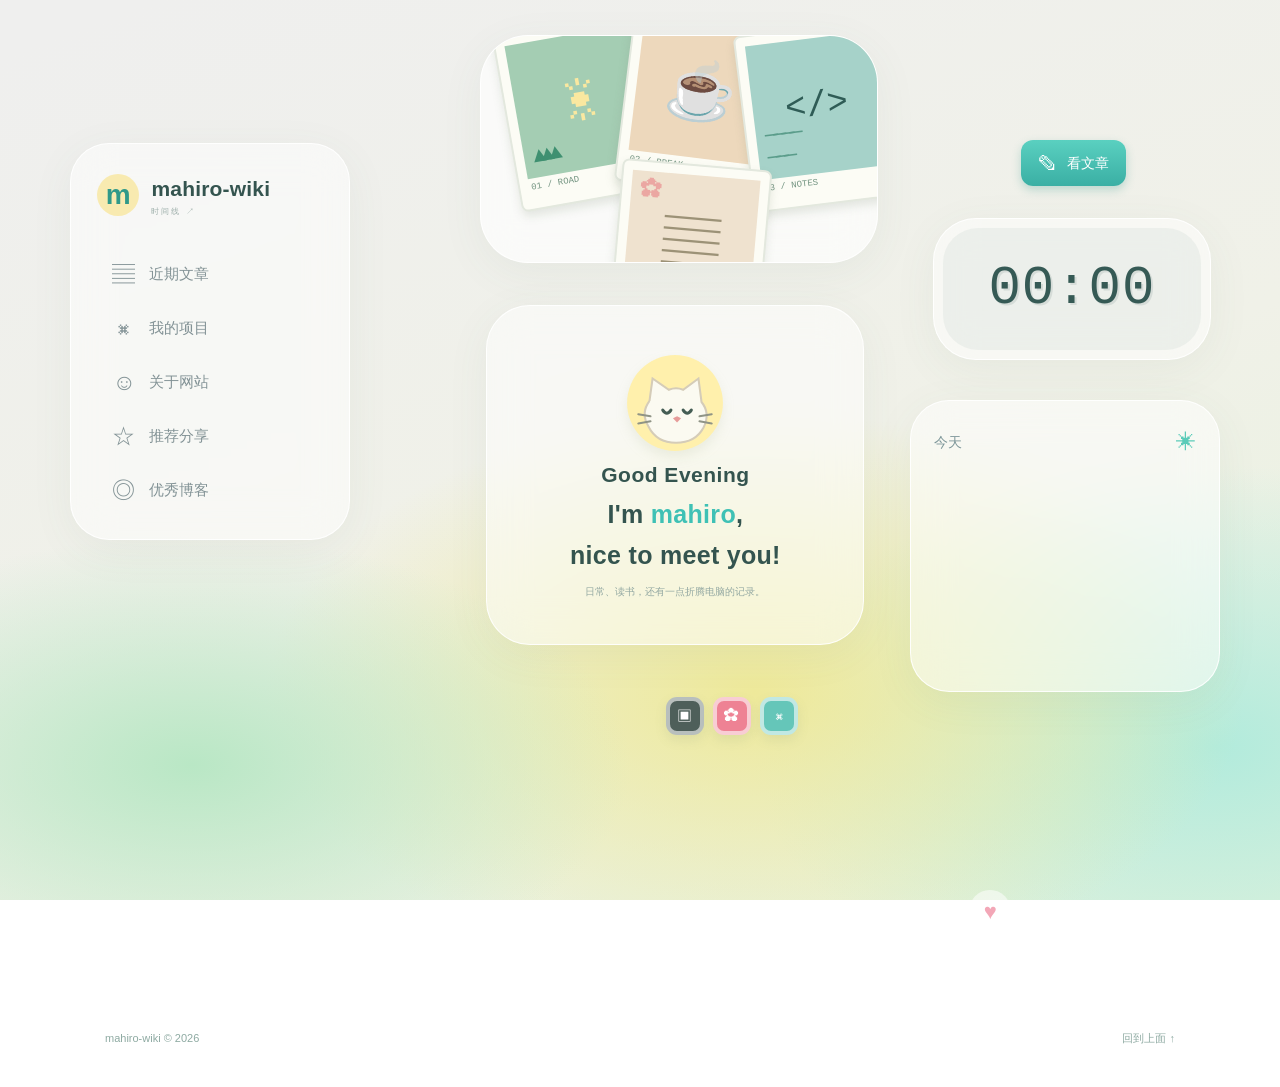
==== commit f2b44bb2: "Refine wiki modules and add browsable directories" ====
--- a/index.html
+++ b/index.html
@@ -15,14 +15,12 @@
 <main id="home">
   <section class="orbit-stage" aria-label="mahiro-wiki 首页">
     <nav class="nav-card frosted" aria-label="主导航">
-      <a class="site-name" href="./" aria-current="page"><span class="site-avatar">m</span><span>mahiro-wiki<small>PERSONAL WIKI</small></span></a>
-      <span class="nav-caption">GENERAL</span>
+      <a class="site-name" href="archive.html" aria-label="mahiro-wiki · 时间线"><span class="site-avatar">m</span><span>mahiro-wiki<small>时间线 ↗</small></span></a>
       <a href="articles.html"><span class="nav-glyph" aria-hidden="true">▤</span>近期文章</a>
-      <a href="articles.html#categories"><span class="nav-glyph" aria-hidden="true">▦</span>文章分类</a>
-      <a href="archive.html"><span class="nav-glyph" aria-hidden="true">☆</span>翻翻归档</a>
       <a href="projects.html"><span class="nav-glyph" aria-hidden="true">⌘</span>我的项目</a>
       <a href="about.html"><span class="nav-glyph" aria-hidden="true">☺</span>关于网站</a>
-      <div class="nav-sign">✳ <span>慢慢更新中</span></div>
+      <a href="share.html"><span class="nav-glyph" aria-hidden="true">☆</span>推荐分享</a>
+      <a href="blogs.html"><span class="nav-glyph" aria-hidden="true">◎</span>优秀博客</a>
     </nav>
     <div class="collage-card frosted" role="img" aria-label="四张关于山、咖啡、代码和阅读的手绘明信片">
       <div class="polaroid card-mountain"><span class="drawing">☀<i>▲▲▲</i></span><small>01 / ROAD</small></div>
--- a/style.css
+++ b/style.css
@@ -36,19 +36,16 @@
 .orbit-stage { position: relative; max-width: 1320px; height: 1030px; margin: auto; }
 .orbit-stage > * { position: absolute; }
 .nav-card {
-  left: 5.5%; top: 143px; width: 280px; min-height: 474px;
+  left: 5.5%; top: 143px; width: 280px;
   padding: 29px 26px 21px; display: flex; flex-direction: column;
 }
 .site-name { display: flex; align-items: center; gap: 12px; margin-bottom: 30px; font-size: 21px; font-weight: 700; white-space: nowrap; letter-spacing: .2px; }
 .site-avatar { display: grid; place-items: center; width: 42px; height: 42px; flex: none; border-radius: 50%; background: #f8eab0; color: #309989; font-size: 28px; font-weight: bold; }
 .site-name small { display: block; margin-top: 1px; color: #9caeaa; font-size: 8px; font-weight: normal; letter-spacing: 2px; }
-.nav-caption, .card-label { color: #849b9e; font-size: 12px; }
-.nav-caption { margin: 4px 0 15px 7px; }
+.card-label { color: #849b9e; font-size: 12px; }
 .nav-card > a:not(.site-name) { display: flex; gap: 15px; align-items: center; min-height: 54px; padding: 0 15px; border-radius: 29px; color: #839396; transition: background .2s, color .2s; }
 .nav-card > a:not(.site-name):hover, .nav-card > a:not(.site-name):focus-visible { color: #2e8f85; background: #fff9; }
 .nav-glyph { width: 22px; font-size: 23px; font-weight: normal; text-align: center; line-height: 1; }
-.nav-sign { display: flex; align-items: center; gap: 9px; margin: auto 8px 0; padding-top: 20px; color: #51bcae; font-size: 21px; }
-.nav-sign span { color: #a0afa9; font-size: 10px; }
 .collage-card {
   left: 37.5%; top: 35px; width: 398px; height: 228px;
   overflow: hidden; background: #ffffffad; border-radius: 48px;
@@ -118,45 +115,7 @@
 .reading-symbol { color: #50c9c0; font-size: 24px; }
 .round-arrow { display: grid; place-items: center; width: 35px; height: 35px; border-radius: 50%; margin-left: auto; background: #fff; color: #43b7ad; font-size: 18px; }
 .tiny-heart { right: 21%; top: 890px; width: 42px; height: 42px; display: grid; place-items: center; border-radius: 50%; color: #f3a7b7; background: #ffffff8a; font-size: 22px; }
-.module-page, .home-footer { max-width: 1110px; margin: 0 auto; padding: 0 20px 40px; }
-.module-page { padding-top: 36px; }
-.module-nav { display: flex; flex-wrap: wrap; align-items: center; justify-content: space-between; gap: 12px; padding: 14px 20px; border-radius: 25px; }
-.module-nav .site-name { margin: 0; }
-.module-links { display: flex; flex-wrap: wrap; gap: 4px; }
-.module-links a { padding: 8px 12px; border-radius: 18px; }
-.module-links a:hover, .module-links a[aria-current="page"] { background: #fff9; color: #28776c; }
-.module-panel { margin-top: 20px; padding: 25px 28px; }
-.module-panel > h1 { margin: 0 0 18px; font-size: 25px; font-weight: 600; }
-.project-card { max-width: 490px; padding: 18px 20px; border: 1px solid var(--edge); border-radius: 18px; background: #ffffff69; }
-.project-card h2 { margin: 0; font-size: 18px; }
-.project-card a { color: #28776c; text-decoration: underline; text-underline-offset: 3px; }
-.toolbar { display: flex; align-items: center; justify-content: space-between; flex-wrap: wrap; gap: 12px; margin: 24px 0 7px; padding-bottom: 13px; border-bottom: 1px solid #ffffffbc; }
-.filters { display: flex; flex-wrap: wrap; gap: 7px; }
-.filters button, .empty button { border: 1px solid #ffffffba; border-radius: 18px; padding: 7px 12px; background: #ffffff6b; color: #718e8b; font-size: 11px; }
-.filters button.active { background: #4fc6b7; color: white; }
-.filters button span { font-size: 9px; }
-.search { display: flex; align-items: center; gap: 6px; color: #83a19d; }
-.search span { font-size: 22px; }
-.search input { width: 155px; border: 0; border-bottom: 1px solid #c9d9d2; outline: none; padding: 6px; background: transparent; color: var(--ink); font-size: 11px; }
-.result-status { margin: 0 0 14px; color: #a2b0aa; font-size: 10px; }
-.articles { display: grid; grid-template-columns: repeat(2, minmax(0,1fr)); gap: 12px 20px; }
-.article { min-width: 0; padding: 9px; border: 1px solid #ffffffb0; border-radius: 18px; background: #ffffff69; }
-.article a { display: grid; grid-template-columns: 135px minmax(0,1fr); grid-template-rows: repeat(4,auto); column-gap: 16px; min-height: 105px; }
-.cover { grid-row: 1 / 5; position: relative; height: 105px; overflow: hidden; border-radius: 11px; }
-.cover img { display: block; width: 100%; height: 100%; object-fit: contain; }
-.cover-label { display: none; }
-.article-meta { display: flex; gap: 7px; color: #a3b1ab; font-size: 9px; align-self: end; }
-.article h2 { margin: 4px 0 0; font-size: 14px; font-weight: 600; }
-.article p { margin: 2px 0 0; color: #869e99; font-size: 10px; }
-.article-bottom { display: flex; justify-content: space-between; align-self: end; color: #9aadaa; font-size: 9px; }
-.article-bottom span:last-child { color: #4dbbae; font-size: 17px; }
-.empty { padding: 30px 0; text-align: center; color: #78908b; }
-.empty h2 { font-size: 18px; font-weight: 500; }
-.archive-row { display: flex; align-items: center; gap: 14px; padding: 10px 0; border-bottom: 1px solid #ffffffa8; font-size: 12px; }
-.archive-row:last-child { border: 0; }
-.archive-date { min-width: 52px; color: #a0b2af; font-size: 10px; }
-.archive-title { flex: 1; }
-.archive-category { color: #9baea7; font-size: 9px; }
+.home-footer { max-width: 1110px; margin: 0 auto; padding: 0 20px 40px; }
 footer { display: flex; justify-content: space-between; padding: 24px 8px 0; color: #8eaaa2; font-size: 11px; }
 dialog { padding: 0; width: calc(100% - 32px); max-width: 690px; max-height: 90vh; color: var(--ink); background: #f7f9f4; border: 1px solid #fff; border-radius: 24px; box-shadow: 0 20px 90px #34584f50; }
 dialog::backdrop { background: #3a61547f; backdrop-filter: blur(5px); }
@@ -203,7 +162,6 @@
   .orbit-stage > * { width: 100%; }
   .nav-card { min-height: 0; padding: 18px; border-radius: 25px; }
   .site-name { margin-bottom: 9px; }
-  .nav-caption, .nav-sign { display: none; }
   .nav-card > a:not(.site-name) { min-height: 42px; }
   .collage-card { order: 2; min-height: 210px; }
   .greeting-card { order: 3; min-height: 315px; }
@@ -214,10 +172,7 @@
   .random-card { order: 7; }
   .reading-card { order: 8; }
   .social-dots, .tiny-heart { display: none; }
-  .module-page, .home-footer { padding: 12px 12px 35px; }
-  .module-nav, .module-panel { padding: 16px; border-radius: 25px; }
-  .module-links a { padding-inline: 8px; }
-  .articles { grid-template-columns: 1fr; }
+  .home-footer { padding: 12px 12px 35px; }
   .reader-body { padding: 26px; }
 }
 @media (prefers-reduced-motion: reduce) { html { scroll-behavior: auto; } }
